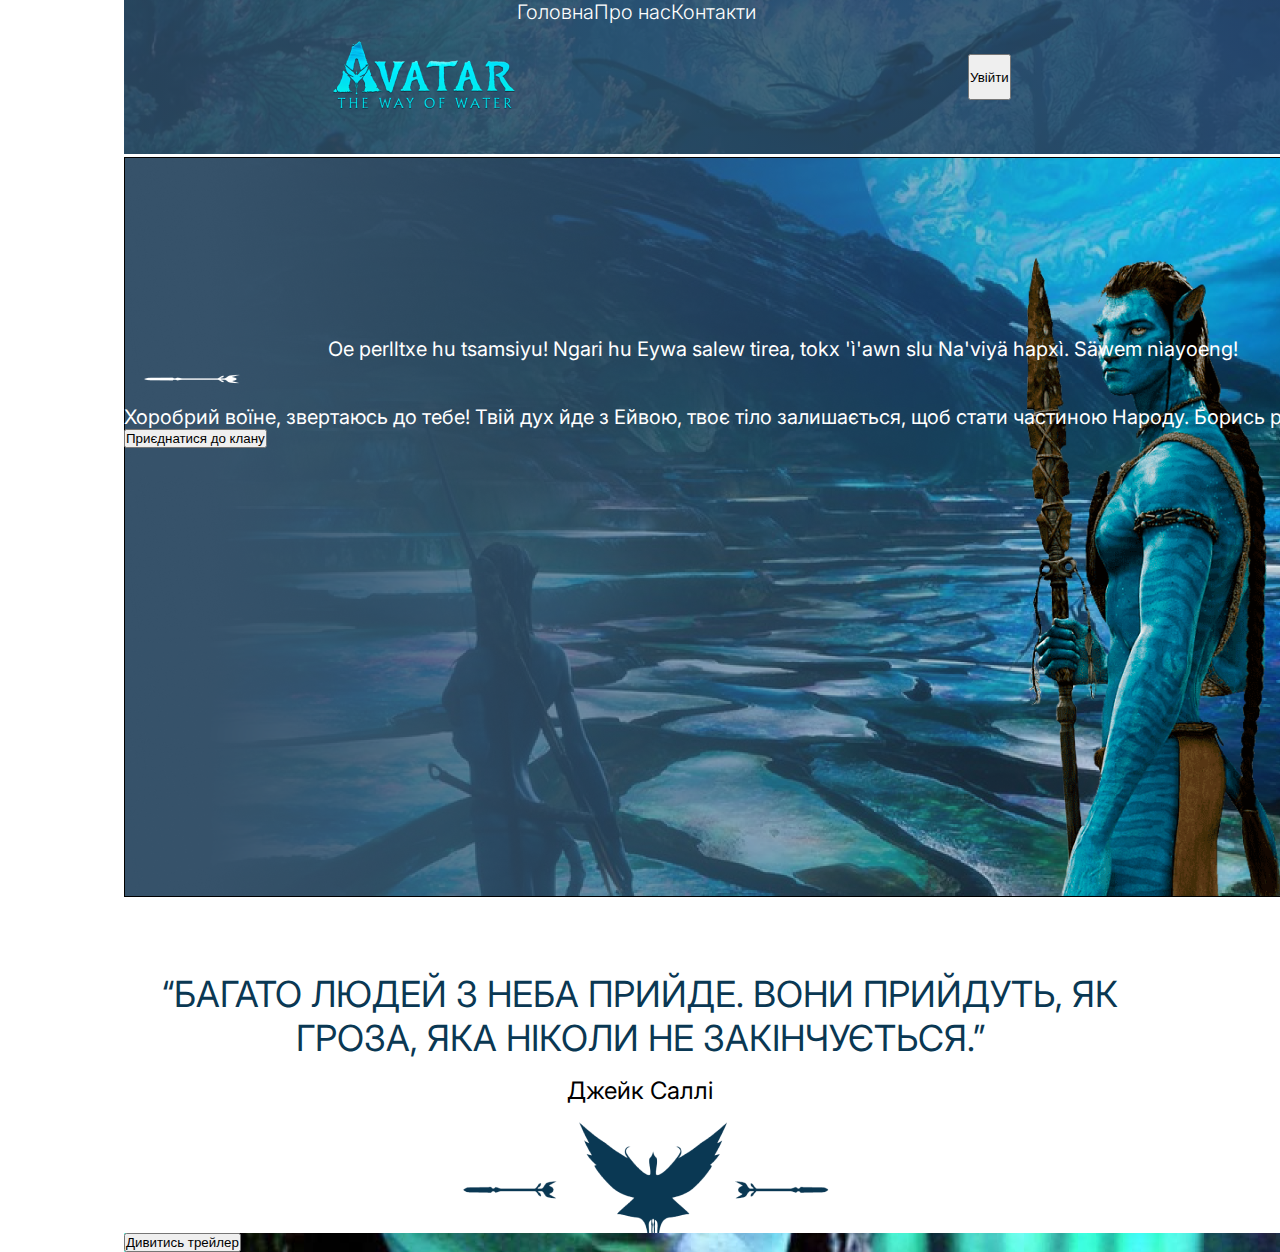
==== index.html @ c6eba054 "08.08.2023" ====
<!DOCTYPE html>
<html lang="en">

<head>
    <meta charset="UTF-8">
    <meta name="viewport" content="width=device-width, initial-scale=1.0">
    <title>Avatar йоу йоу</title>
    <link href="https://fonts.googleapis.com/css2?family=Inter:wght@100;200;300;400;500;600;700;800;900&display=swap"
        rel="stylesheet">
    <link href="https://fonts.googleapis.com/css2?family=Headland+One&display=swap" rel="stylesheet">
    <link href="https://fonts.googleapis.com/css2?family=Hammersmith+One&display=swap" rel="stylesheet">
    <link rel="stylesheet" href="https://cdnjs.cloudflare.com/ajax/libs/modern-normalize/2.0.0/modern-normalize.min.css"
        integrity="sha512-4xo8blKMVCiXpTaLzQSLSw3KFOVPWhm/TRtuPVc4WG6kUgjH6J03IBuG7JZPkcWMxJ5huwaBpOpnwYElP/m6wg=="
        crossorigin="anonymous" referrerpolicy="no-referrer" />
    <link rel="stylesheet" href="style.css">

</head>

<body>
    <div class="container">

        <!-- Header -->

        <header class="header">
            <a href="/" class="header-logo">
                <img src="./images/avatar-header-logo.jpg" alt="Лого в хедері">
            </a>
            <nav class="navigation">
                <ul class="header-nav-list">
                    <li class="header-nav-list-item">
                        <a href="/" class="header-nav-list-item-link">Головна</a>
                    </li>
                    <li class="header-nav-list-item">
                        <a href="/" class="header-nav-list-item-link">Про нас</a>
                    </li>
                    <li class="header-nav-list-item">
                        <a href="/" class="header-nav-list-item-link">Контакти</a>
                    </li>
                </ul>
            </nav>
            <button type="button" class="header-button">Увійти</button>
        </header>

        <!-- Hero Section -->

        <section class="herosection">
            <h1 style="display: none;">Hero Section</h1>

            <h2 class="hero-title">Oe perlltxe hu tsamsiyu!
                Ngari hu Eywa salew tirea,
                tokx 'ì'awn slu Na'viyä hapxì.
                Säwem nìayoeng!</h2>

            <img src="./images/arrowherosection.png" alt="Стріла в секціі героя">

            <h2 class="hero-second-title">Хоробрий воїне, звертаюсь до тебе!
                Твій дух йде з Ейвою,
                твоє тіло залишається,
                щоб стати частиною Народу.
                Борись разом з нами!</h2>

            <button type="button">Приєднатися до клану</button>

            <ul class="hero-icons-list">
                <li>
                    <a href="https://www.instagram.com">
                        <img src="./images/instagram-icon.jpg" alt="Іконка Інстаграмма">
                    </a>
                </li>
                <li>
                    <a href="https://twitter.com">
                        <img src="./images/twitter-icon.jpg" alt="Іконка Твіттера">
                    </a>
                </li>
                <li>
                    <a href="https://www.youtube.com">
                        <img src="./images/youtube-icon.jpg" alt="Іконка Ютуба">
                    </a>
                </li>
            </ul>
        </section>

        <section class="author-section">
            <h2 class="title">
                “БАГАТО ЛЮДЕЙ З НЕБА ПРИЙДЕ. ВОНИ ПРИЙДУТЬ, ЯК ГРОЗА, ЯКА НІКОЛИ НЕ ЗАКІНЧУЄТЬСЯ.”
            </h2>
            <h3 class="author-title">Джейк Саллі</h3>
            <img src="./images/2arrows.png" alt="Птиця зі стрілами" class="author-image">
        </section>

        <section class="trailer-section">
            <button type="button" class="watch-trailer-button">Дивитись трейлер</button>
        </section>
    </div>


</body>

</html>
---- style.css ----
body {
    font-style: normal;
    line-height: normal;
    margin: 0px;
    padding: 0px;
    box-sizing: border-box;
}
li {
    list-style: none;
}
ul {
    margin: 0;
    padding: 0;
}
a {
    text-decoration: none;
}
h1, h2, h3, h4, h5, h6 {
    margin: 0;
    padding: 0;
}
button {
    margin: 0;
    padding: 0;
}
.container {
    width: 1032px;
    margin: auto;
    padding-left: 12px;
    padding-right: 12px;
}
.header {
    background-image: linear-gradient(to right, rgba(43, 74, 97, 0.87), rgba(43, 74, 97, 0.8)) ,url("./images/header-bgc-image.png");
    background-size: cover;
    background-position: center;
    border-bottom: 3px solid #FFF;
    display: flex;
    width: 1440px;
}
.header-logo {
    padding-left: 207px;
    padding-top: 39px;
    padding-bottom: 39px;
}
.header-nav-list {
    display: flex;
    justify-content: flex-end;
}
.header-nav-list-item-link {
    color: #FFF;
    font-size: 20px;
    font-family: "Inter";
    font-weight: 300;
}
.header-nav-list-item-link:hover {
    color: #94CFFF;
    font-family: "Inter";
    font-size: 20px;
    font-weight: 600;
}
.header-button {
    margin-left: 212px;
    margin-top: 54px;
    margin-bottom: 54px;
    
}
.herosection {
    background-image: url("./images/herosectionbgcimg.png");
    background-size: cover;
    background-position: center;
    width: 1440px;
    height: 740px;
}
.hero-title {
    color: white;
    font-family: "Inter";
    font-size: 20px;
    font-weight: 400;
}
.hero-second-title {
    color: white;
    font-family: "Inter";
    font-size: 20px;
    font-weight: 400;
}
.hero-icons-list {
    display: flex;
    flex-direction: column;
    align-items: flex-end;
    margin-top: 300px;
    margin-right: 204px;
}
.hero-title {
    padding-top: 180px;
    padding-left: 204px;
}
.author-section {
    max-width: 1440px;
}
.title {
    margin-top: 75px;
    text-align: center;
    color: #0A3853;
    font-family: "Inter";
    font-size: 36px;
    font-weight: 400;
}

.author-title {
    margin-top: 16px;
    text-align: center;
    color: #000;
    font-family: "Inter";
    font-size: 24px;
    font-weight: 400;
}
.author-image {
    display: block;
    margin-left: auto;
    margin-right: auto;
    margin-top: 8px;
}
.trailer-section {
    background-image: url("./images/trailersectionbgcimg.png");
    background-size: cover;
    background-position: center;
    width: 1440px;
}
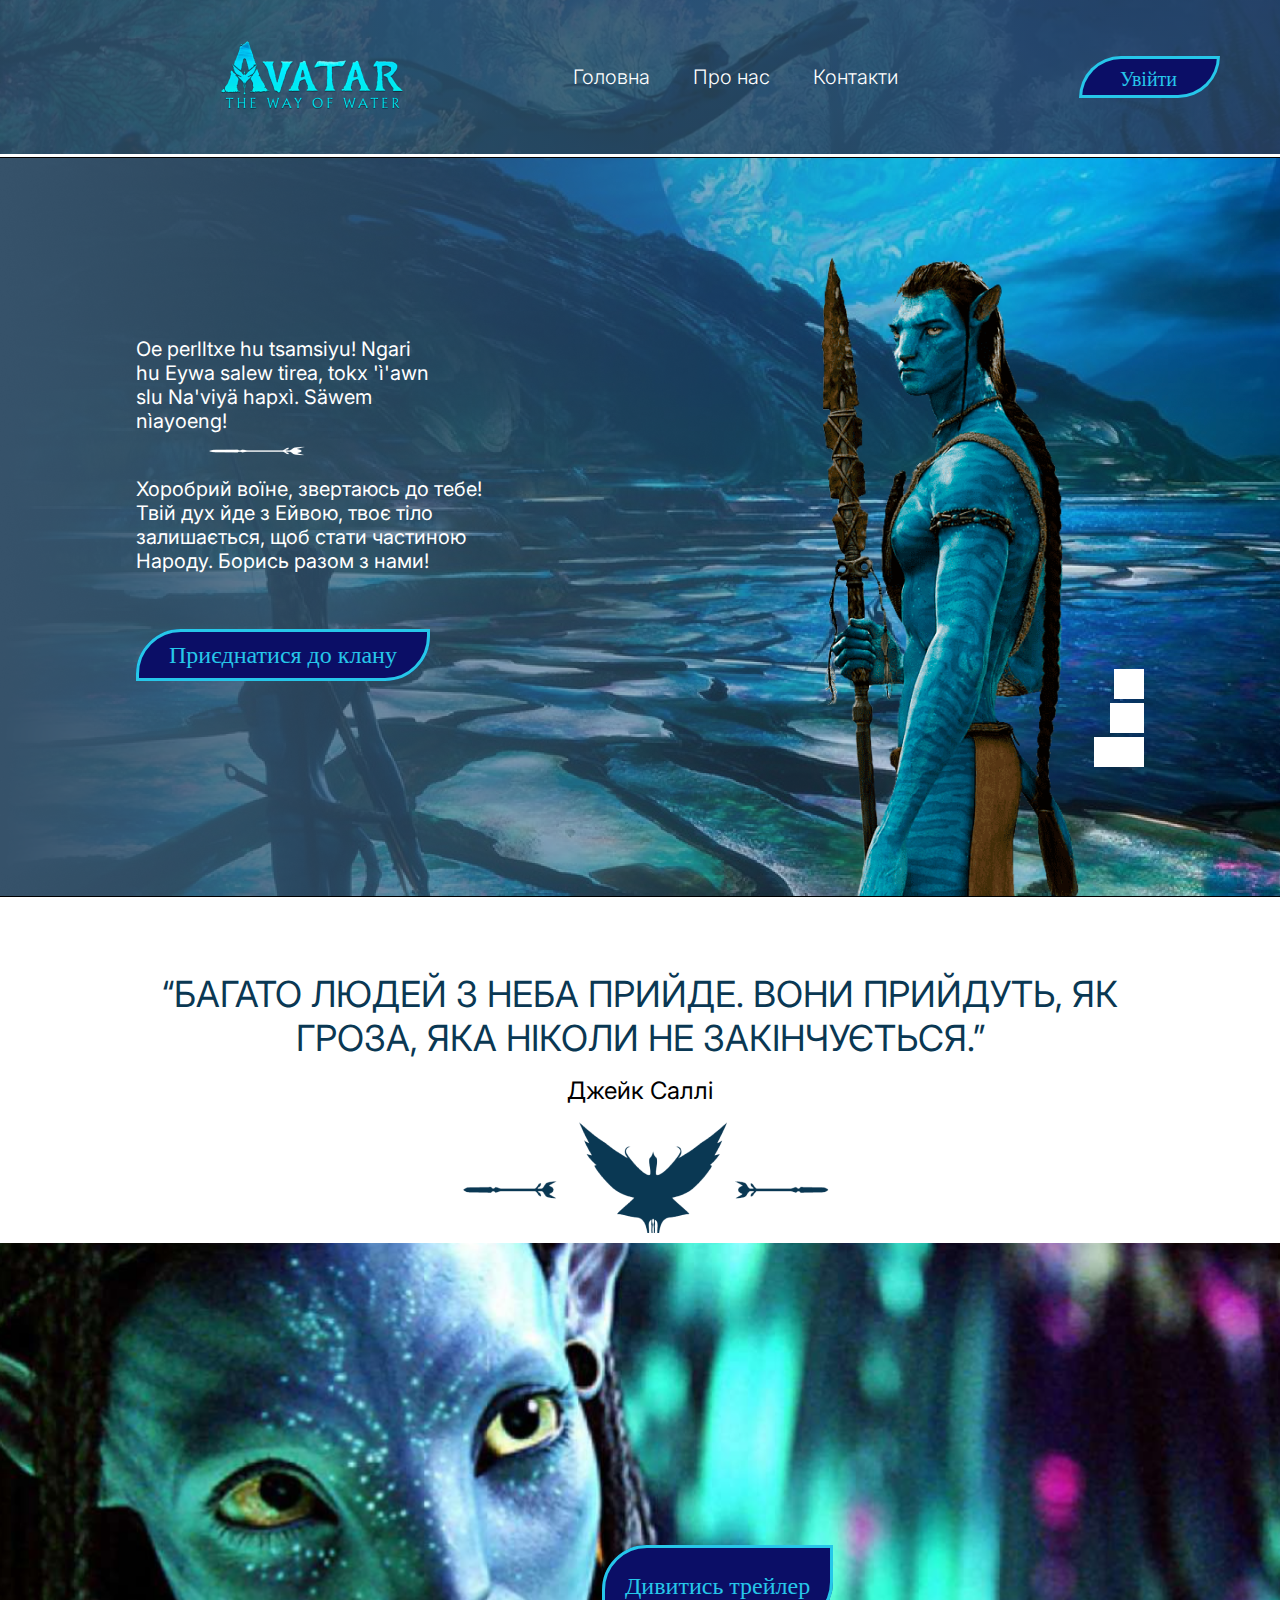
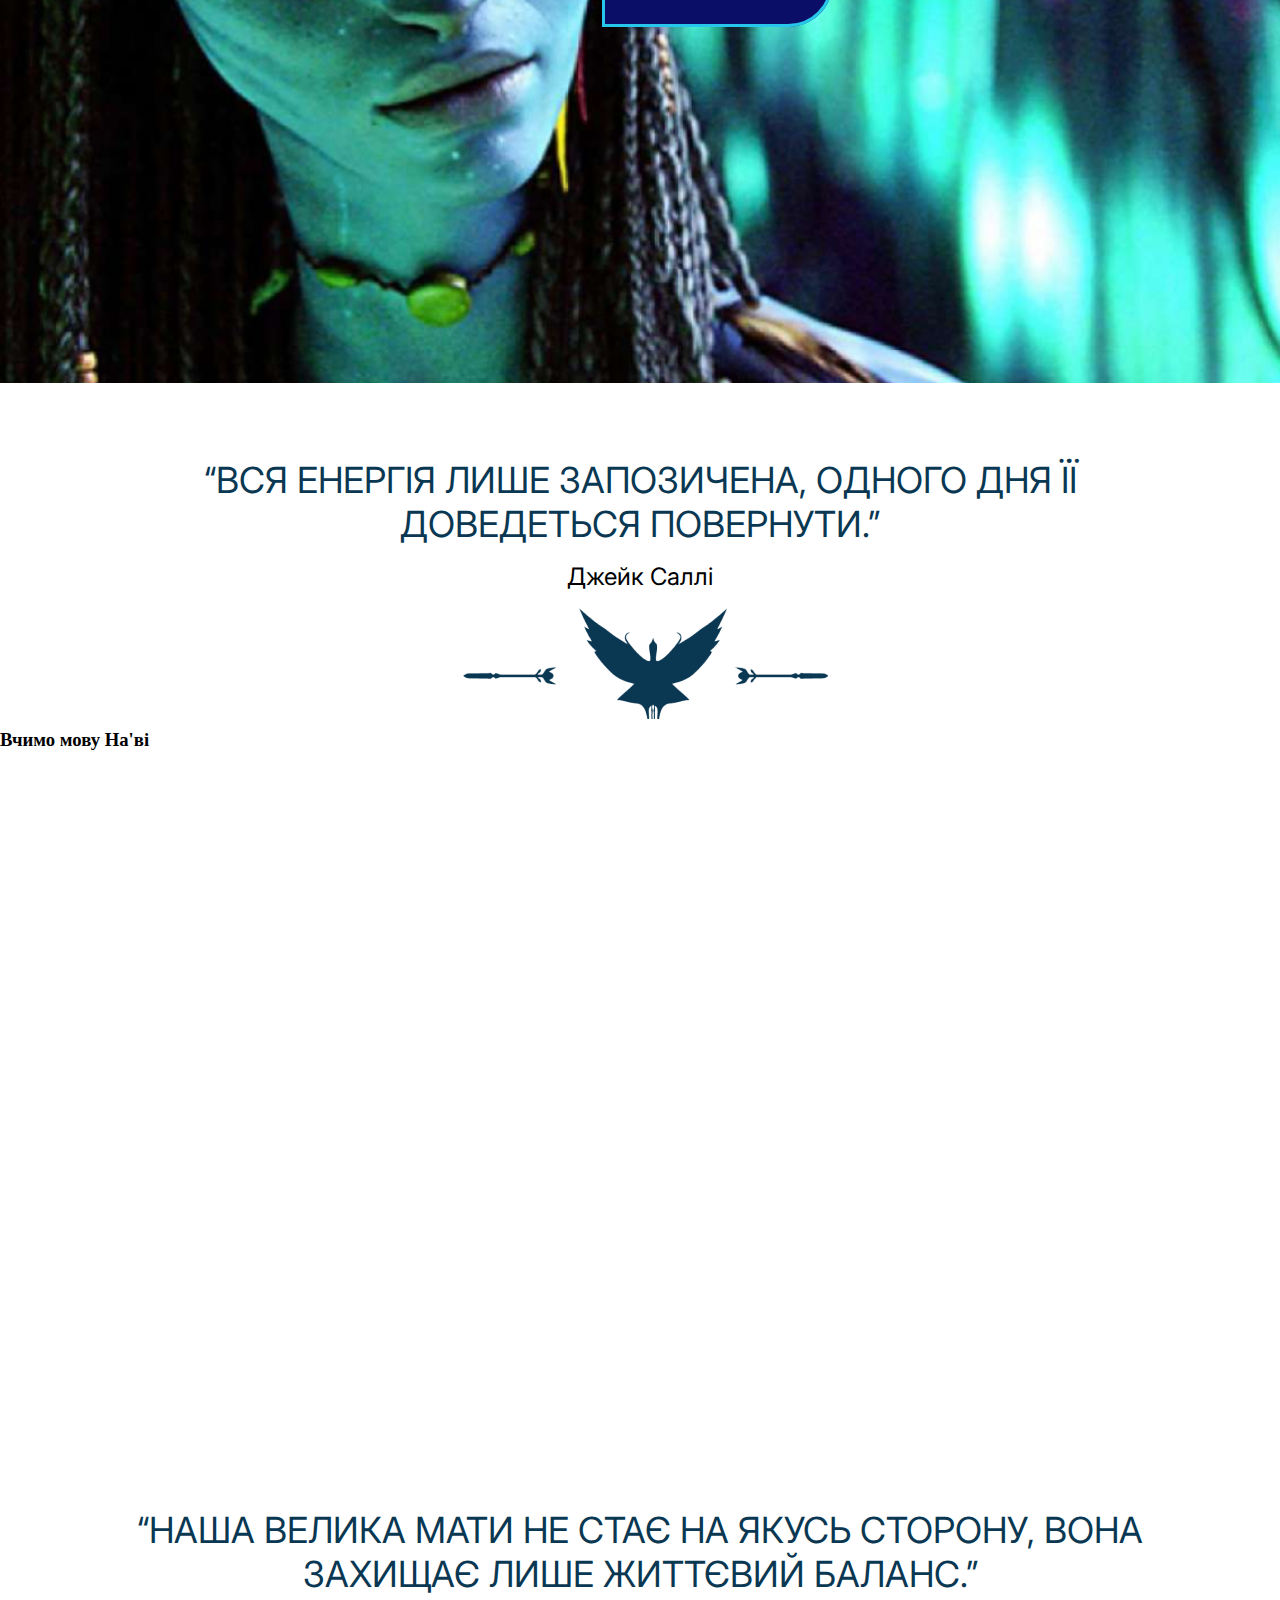
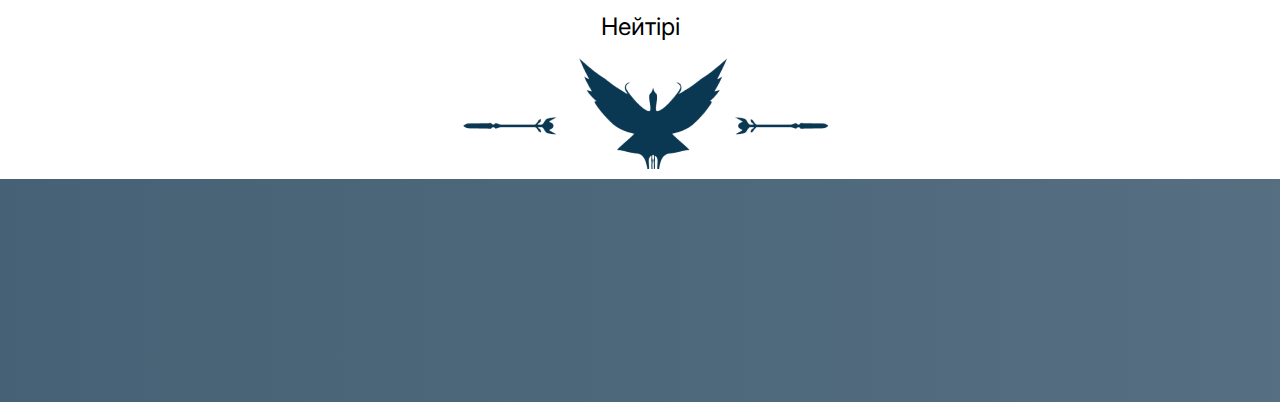
==== commit 557fc82a: "17.08.2023" ====
--- a/index.html
+++ b/index.html
@@ -2,28 +2,26 @@
 <html lang="en">
 
 <head>
-    <meta charset="UTF-8">
-    <meta name="viewport" content="width=device-width, initial-scale=1.0">
+    <meta charset="UTF-8" />
+    <meta name="viewport" content="width=device-width, initial-scale=1.0" />
     <title>Avatar йоу йоу</title>
     <link href="https://fonts.googleapis.com/css2?family=Inter:wght@100;200;300;400;500;600;700;800;900&display=swap"
-        rel="stylesheet">
-    <link href="https://fonts.googleapis.com/css2?family=Headland+One&display=swap" rel="stylesheet">
-    <link href="https://fonts.googleapis.com/css2?family=Hammersmith+One&display=swap" rel="stylesheet">
+        rel="stylesheet" />
+    <link href="https://fonts.googleapis.com/css2?family=Headland+One&display=swap" rel="stylesheet" />
+    <link href="https://fonts.googleapis.com/css2?family=Hammersmith+One&display=swap" rel="stylesheet" />
     <link rel="stylesheet" href="https://cdnjs.cloudflare.com/ajax/libs/modern-normalize/2.0.0/modern-normalize.min.css"
         integrity="sha512-4xo8blKMVCiXpTaLzQSLSw3KFOVPWhm/TRtuPVc4WG6kUgjH6J03IBuG7JZPkcWMxJ5huwaBpOpnwYElP/m6wg=="
         crossorigin="anonymous" referrerpolicy="no-referrer" />
-    <link rel="stylesheet" href="style.css">
-
+    <link rel="stylesheet" href="style.css" />
 </head>
 
 <body>
-    <div class="container">
+    <!-- Header -->
 
-        <!-- Header -->
-
-        <header class="header">
+    <header class="header">
+        <div class="container header-position">
             <a href="/" class="header-logo">
-                <img src="./images/avatar-header-logo.jpg" alt="Лого в хедері">
+                <img src="./images/avatar-header-logo.jpg" alt="Лого в хедері" />
             </a>
             <nav class="navigation">
                 <ul class="header-nav-list">
@@ -38,62 +36,102 @@
                     </li>
                 </ul>
             </nav>
-            <button type="button" class="header-button">Увійти</button>
-        </header>
+            <a href="https://www.youtube.com/watch?v=W-etaun8Teo" class="header-button" target="_blank">Увійти</a>
+        </div>
+        <div class="switcher"></div>
+    </header>
 
-        <!-- Hero Section -->
+    <!-- Hero Section -->
 
-        <section class="herosection">
-            <h1 style="display: none;">Hero Section</h1>
+    <section class="herosection">
+        <div class="container">
+            <h1 style="display: none">Hero Section</h1>
 
-            <h2 class="hero-title">Oe perlltxe hu tsamsiyu!
-                Ngari hu Eywa salew tirea,
-                tokx 'ì'awn slu Na'viyä hapxì.
-                Säwem nìayoeng!</h2>
+            <h2 class="hero-title">
+                Oe perlltxe hu tsamsiyu! Ngari hu Eywa salew tirea, tokx 'ì'awn slu
+                Na'viyä hapxì. Säwem nìayoeng!
+            </h2>
 
-            <img src="./images/arrowherosection.png" alt="Стріла в секціі героя">
+            <img src="./images/arrowherosection.png" alt="Стріла в секціі героя" class="hero-arrow" />
 
-            <h2 class="hero-second-title">Хоробрий воїне, звертаюсь до тебе!
-                Твій дух йде з Ейвою,
-                твоє тіло залишається,
-                щоб стати частиною Народу.
-                Борись разом з нами!</h2>
+            <h2 class="hero-second-title">
+                Хоробрий воїне, звертаюсь до тебе! Твій дух йде з Ейвою, твоє тіло
+                залишається, щоб стати частиною Народу. Борись разом з нами!
+            </h2>
 
-            <button type="button">Приєднатися до клану</button>
+            <a href="https://www.youtube.com/watch?v=jHbpWb3ZNGY" class="club-btn" target="_blank">Приєднатися до
+                клану</a>
 
             <ul class="hero-icons-list">
                 <li>
                     <a href="https://www.instagram.com">
-                        <img src="./images/instagram-icon.jpg" alt="Іконка Інстаграмма">
+                        <img src="./images/instagram-icon.jpg" alt="Іконка Інстаграмма" />
                     </a>
                 </li>
                 <li>
                     <a href="https://twitter.com">
-                        <img src="./images/twitter-icon.jpg" alt="Іконка Твіттера">
+                        <img src="./images/twitter-icon.jpg" alt="Іконка Твіттера" />
                     </a>
                 </li>
                 <li>
                     <a href="https://www.youtube.com">
-                        <img src="./images/youtube-icon.jpg" alt="Іконка Ютуба">
+                        <img src="./images/youtube-icon.jpg" alt="Іконка Ютуба" />
                     </a>
                 </li>
             </ul>
-        </section>
+        </div>
+    </section>
 
-        <section class="author-section">
+    <section class="author-section">
+        <div class="container">
             <h2 class="title">
-                “БАГАТО ЛЮДЕЙ З НЕБА ПРИЙДЕ. ВОНИ ПРИЙДУТЬ, ЯК ГРОЗА, ЯКА НІКОЛИ НЕ ЗАКІНЧУЄТЬСЯ.”
+                “БАГАТО ЛЮДЕЙ З НЕБА ПРИЙДЕ. ВОНИ ПРИЙДУТЬ, ЯК ГРОЗА, ЯКА НІКОЛИ НЕ
+                ЗАКІНЧУЄТЬСЯ.”
             </h2>
             <h3 class="author-title">Джейк Саллі</h3>
-            <img src="./images/2arrows.png" alt="Птиця зі стрілами" class="author-image">
-        </section>
+            <img src="./images/2arrows.png" alt="Птиця зі стрілами" class="author-image" />
+        </div>
+    </section>
 
-        <section class="trailer-section">
-            <button type="button" class="watch-trailer-button">Дивитись трейлер</button>
-        </section>
-    </div>
+    <section class="trailer-section">
+        <div class="container">
+            <a href="https://www.youtube.com/watch?v=d9MyW72ELq0" class="trailer-link" target="_blank">Дивитись
+                трейлер</a>
+        </div>
+    </section>
 
+    <section class="author-section">
+        <div class="container">
+            <h2 class="title">
+                “ВСЯ ЕНЕРГІЯ ЛИШЕ ЗАПОЗИЧЕНА, ОДНОГО ДНЯ ЇЇ ДОВЕДЕТЬСЯ ПОВЕРНУТИ.”
+            </h2>
+            <h3 class="author-title">Джейк Саллі</h3>
+            <img src="./images/2arrows.png" alt="Птиця зі стрілами" class="author-image" />
+        </div>
+    </section>
 
+    <!-- Cards section -->
+
+    <section class="cards-section">
+        <h3>Вчимо мову На'ві</h3>
+    </section>
+
+    <section class="author-section">
+        <div class="container">
+            <h2 class="title">
+                “НАША ВЕЛИКА МАТИ НЕ СТАЄ НА ЯКУСЬ СТОРОНУ, ВОНА ЗАХИЩАЄ ЛИШЕ ЖИТТЄВИЙ БАЛАНС.”
+            </h2>
+            <h3 class="author-title">Нейтірі</h3>
+            <img src="./images/2arrows.png" alt="Птиця зі стрілами" class="author-image" />
+        </div>
+    </section>
+
+    <!-- Footer -->
+    <footer class="footer">
+        <div class="container">
+
+        </div>
+    </footer>
 </body>
 
 </html>--- a/style.css
+++ b/style.css
@@ -1,33 +1,32 @@
+* {
+    box-sizing: border-box;
+}
+
 body {
     font-style: normal;
     line-height: normal;
     margin: 0px;
-    padding: 0px;
-    box-sizing: border-box;
-}
+    /* padding: 0; */
+}
+
 li {
     list-style: none;
 }
-ul {
+
+a {
+    text-decoration: none;
+}
+h1, h2, h3, h4, h5, h6, p, ul {
     margin: 0;
     padding: 0;
 }
-a {
-    text-decoration: none;
-}
-h1, h2, h3, h4, h5, h6 {
-    margin: 0;
-    padding: 0;
-}
-button {
-    margin: 0;
-    padding: 0;
-}
+
 .container {
     width: 1032px;
-    margin: auto;
+    margin: 0 auto;
     padding-left: 12px;
     padding-right: 12px;
+
 }
 .header {
     background-image: linear-gradient(to right, rgba(43, 74, 97, 0.87), rgba(43, 74, 97, 0.8)) ,url("./images/header-bgc-image.png");
@@ -35,16 +34,30 @@
     background-position: center;
     border-bottom: 3px solid #FFF;
     display: flex;
-    width: 1440px;
-}
-.header-logo {
-    padding-left: 207px;
+    max-width: 1440px;
+    margin-left: auto;
+    margin-right: auto;
     padding-top: 39px;
     padding-bottom: 39px;
-}
+    padding-left: 207px;
+    padding-right: 48px;
+}
+.header-position {
+    display: flex;
+    align-items: center;
+    /* justify-content: space-between; */
+    margin-left: 0;
+}
+
 .header-nav-list {
     display: flex;
-    justify-content: flex-end;
+    margin-left: 168px;
+    width: 325px;
+    justify-content: space-between;
+}
+
+.header-nav-list + .header-nav-list-item {
+    margin-left: 38px;
 }
 .header-nav-list-item-link {
     color: #FFF;
@@ -59,43 +72,66 @@
     font-weight: 600;
 }
 .header-button {
-    margin-left: 212px;
-    margin-top: 54px;
-    margin-bottom: 54px;
-    
-}
+    margin-left: auto;
+}
+
 .herosection {
     background-image: url("./images/herosectionbgcimg.png");
     background-size: cover;
     background-position: center;
-    width: 1440px;
     height: 740px;
+    max-width: 1440px;
+    margin-left: auto;
+    margin-right: auto;
+    padding-top: 180px;
+    padding-bottom: 180px;
+    
 }
 .hero-title {
     color: white;
     font-family: "Inter";
     font-size: 20px;
     font-weight: 400;
+    width: 298px;
+    height: 96px;
+
 }
 .hero-second-title {
     color: white;
     font-family: "Inter";
     font-size: 20px;
     font-weight: 400;
+    width: 376px;
+    height: 123px;
+    margin-bottom: 42px;
+}
+.club-btn {
+    border-radius: 45px 0px;
+    border: 3px solid #26C7EA;
+    background: #0B0E66;
+    width: 260px;
+    height: 80px;
+    color: #26C7EA;
+    font-family: "HeadlandOne";
+    font-size: 24px;
+    font-weight: 400;
+    padding: 10px 30px;
+
+}
+.hero-arrow {
+    padding-left: 53px;
 }
 .hero-icons-list {
     display: flex;
     flex-direction: column;
     align-items: flex-end;
-    margin-top: 300px;
-    margin-right: 204px;
-}
-.hero-title {
-    padding-top: 180px;
-    padding-left: 204px;
-}
+    
+}
+
 .author-section {
     max-width: 1440px;
+    margin-left: auto;
+    margin-right: auto;
 }
 .title {
     margin-top: 75px;
@@ -119,13 +155,69 @@
     margin-left: auto;
     margin-right: auto;
     margin-top: 8px;
+    margin-bottom: 10px;
 }
 .trailer-section {
     background-image: url("./images/trailersectionbgcimg.png");
     background-size: cover;
     background-position: center;
-    width: 1440px;
-}
-
-
-
+    max-width: 1440px;
+    height: 740px;
+    padding-top: 330px;
+    padding-left: 590px;
+    padding-right: 590px;
+    padding-bottom: 331px;
+    margin-left: auto;
+    margin-right: auto;
+}
+.header-button {
+    border-radius: 45px 0px;
+    border: 3px solid #26C7EA;
+    background: #0B0E66;
+    width: 141px;
+    height: 42px;
+    color: #26C7EA;
+    font-family: "HeadlandOne";
+    font-size: 20px;
+    font-weight: 400;
+    padding-top: 9px;
+    padding-bottom: 7.69px;
+    padding-left: 38px;
+    padding-right: 38px;
+}
+
+.trailer-link {
+    border-radius: 45px 0px;
+    border: 3px solid #26C7EA;
+    background: #0B0E66;
+    width: 260px;
+    height: 80px;
+    color: #26C7EA;
+    font-family: "HeadlandOne";
+    font-size: 24px;
+    font-weight: 400;
+    padding: 25px 20px;
+}
+
+
+.cards-section {
+    background-image: url("./images/bgc-img-cards-section.png");
+    background-size: cover;
+    background-position: center;
+    height: 704px;
+    max-width: 1440px;
+    margin-left: auto;
+    margin-right: auto;
+}
+
+.footer {
+    background-image: linear-gradient(to right, rgba(43, 74, 97, 0.87), rgba(43, 74, 97, 0.8)), url("./images/footer-bgc-img.png");
+    background-size: cover;
+    background-position: center;
+    max-width: 1440px;
+    height: 223px;
+    margin-left: auto;
+    margin-right: auto;
+}
+
+
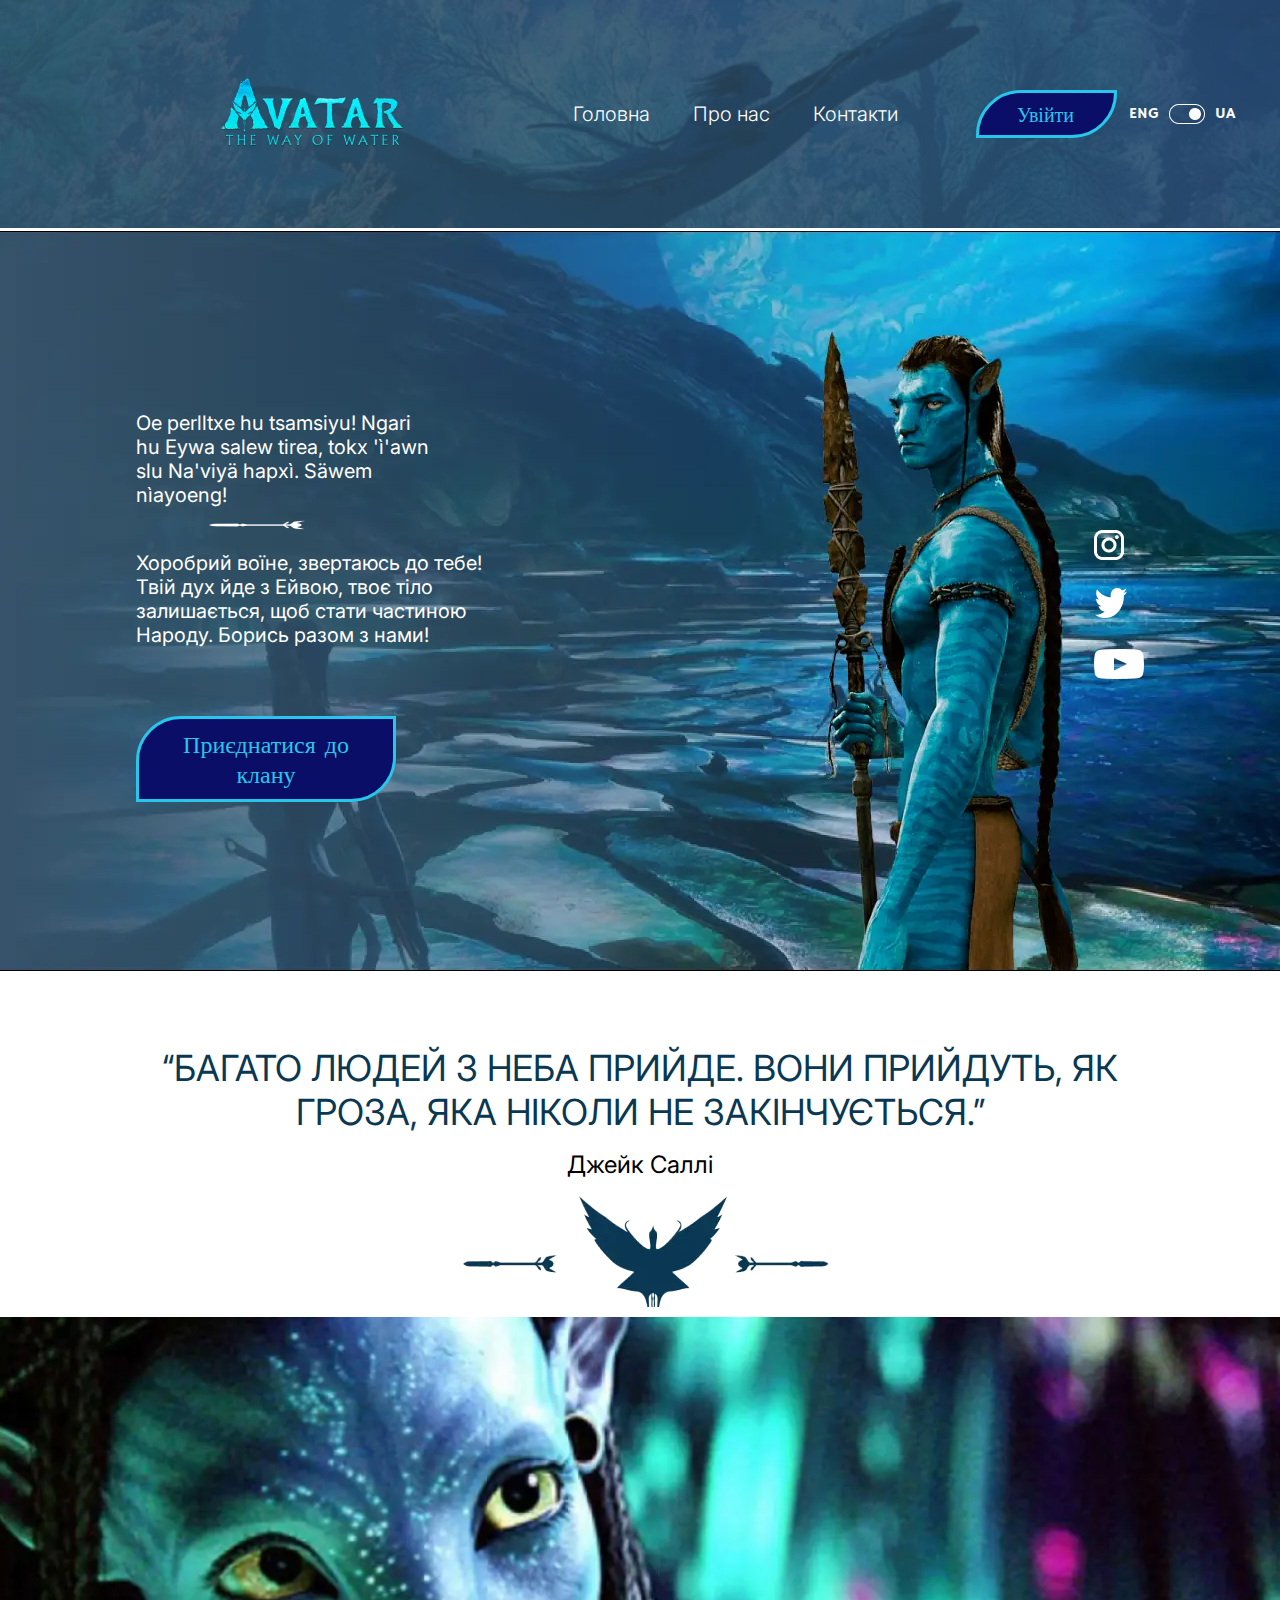
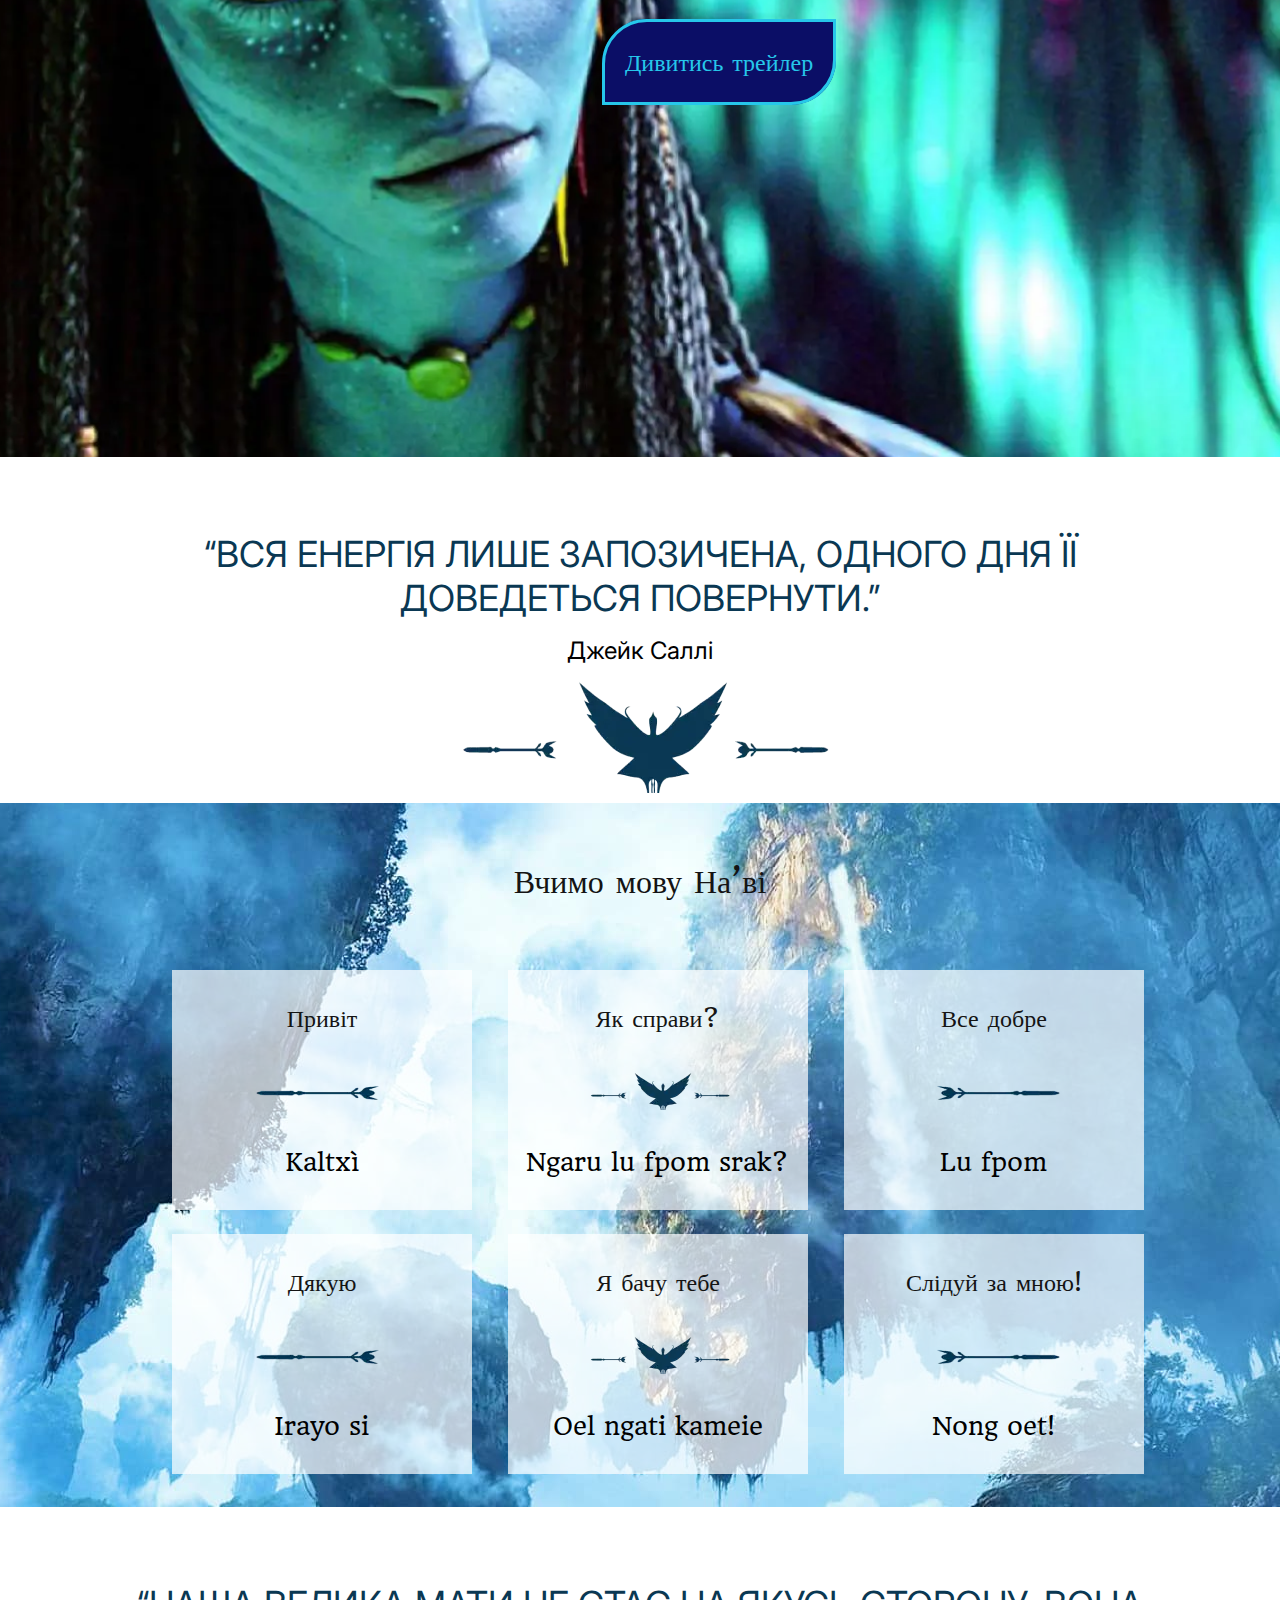
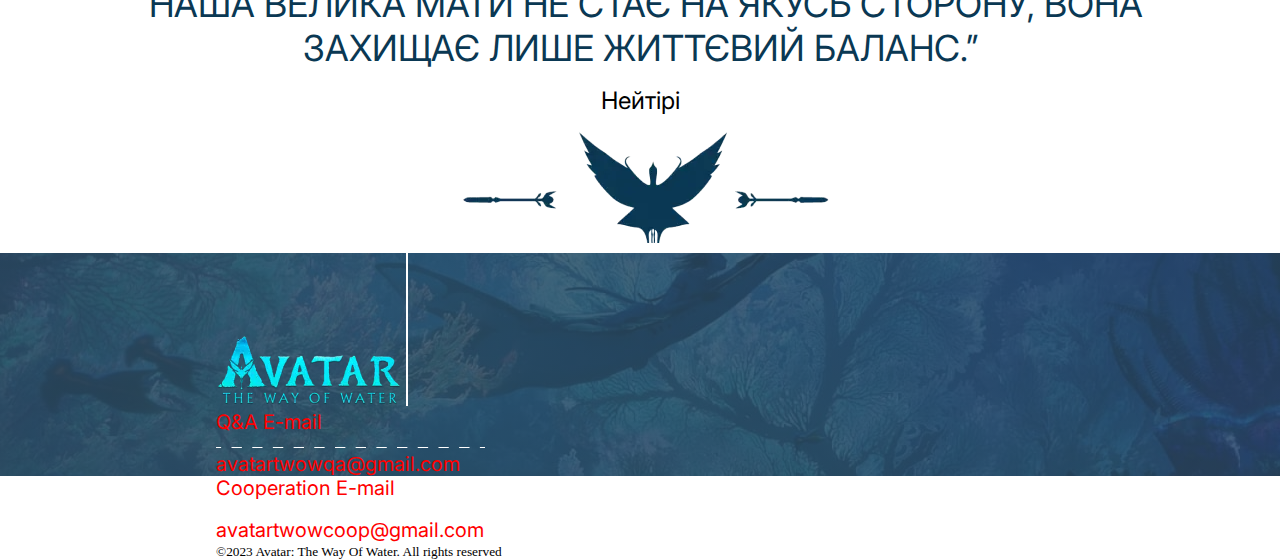
==== commit 2fd518e1: "23.08.2023" ====
--- a/index.html
+++ b/index.html
@@ -4,7 +4,10 @@
 <head>
     <meta charset="UTF-8" />
     <meta name="viewport" content="width=device-width, initial-scale=1.0" />
-    <title>Avatar йоу йоу</title>
+    <title>Avatar Project --IvanCopyright--</title>
+    <link rel="icon" href="./images/avatar-facivon.webp" type="image/x-icon">
+    <link rel="shortcut icon" href="./images/avatar-facivon.webp" type="image/x-icon">
+
     <link href="https://fonts.googleapis.com/css2?family=Inter:wght@100;200;300;400;500;600;700;800;900&display=swap"
         rel="stylesheet" />
     <link href="https://fonts.googleapis.com/css2?family=Headland+One&display=swap" rel="stylesheet" />
@@ -21,7 +24,7 @@
     <header class="header">
         <div class="container header-position">
             <a href="/" class="header-logo">
-                <img src="./images/avatar-header-logo.jpg" alt="Лого в хедері" />
+                <img src="./images/avatar-header-logo.webp" alt="Лого в хедері" />
             </a>
             <nav class="navigation">
                 <ul class="header-nav-list">
@@ -38,47 +41,52 @@
             </nav>
             <a href="https://www.youtube.com/watch?v=W-etaun8Teo" class="header-button" target="_blank">Увійти</a>
         </div>
-        <div class="switcher"></div>
+        <div class="switcher">
+            <p class="switcher-eng">ENG</p>
+            <img src="./images/switcher-icon.webp" alt="Іконка світчеру">
+            <p class="switcher-ua">UA</p>
+        </div>
     </header>
 
     <!-- Hero Section -->
 
     <section class="herosection">
-        <div class="container">
+        <div class="container hero-position">
             <h1 style="display: none">Hero Section</h1>
-
-            <h2 class="hero-title">
-                Oe perlltxe hu tsamsiyu! Ngari hu Eywa salew tirea, tokx 'ì'awn slu
-                Na'viyä hapxì. Säwem nìayoeng!
-            </h2>
-
-            <img src="./images/arrowherosection.png" alt="Стріла в секціі героя" class="hero-arrow" />
-
-            <h2 class="hero-second-title">
-                Хоробрий воїне, звертаюсь до тебе! Твій дух йде з Ейвою, твоє тіло
-                залишається, щоб стати частиною Народу. Борись разом з нами!
-            </h2>
-
-            <a href="https://www.youtube.com/watch?v=jHbpWb3ZNGY" class="club-btn" target="_blank">Приєднатися до
-                клану</a>
-
+            <div class="hero-section-main-content">
+                <p class="hero-title">
+                    Oe perlltxe hu tsamsiyu! Ngari hu Eywa salew tirea, tokx 'ì'awn slu
+                    Na'viyä hapxì. Säwem nìayoeng!
+                </p>
+
+                <img src="./images/arrowherosection.webp" alt="Стріла в секціі героя" class="hero-arrow" />
+
+                <p class="hero-second-title">
+                    Хоробрий воїне, звертаюсь до тебе! Твій дух йде з Ейвою, твоє тіло
+                    залишається, щоб стати частиною Народу. Борись разом з нами!
+                </p>
+
+                <a href="https://www.youtube.com/watch?v=jHbpWb3ZNGY" class="club-btn" target="_blank">Приєднатися до
+                    клану</a>
+            </div>
             <ul class="hero-icons-list">
-                <li>
+                <li class="hero-icons-list-item-first">
                     <a href="https://www.instagram.com">
-                        <img src="./images/instagram-icon.jpg" alt="Іконка Інстаграмма" />
+                        <img src="./images/instagr-icon.webp" alt="Іконка Інстаграмма" />
                     </a>
                 </li>
-                <li>
+                <li class="hero-icons-list-item-second">
                     <a href="https://twitter.com">
-                        <img src="./images/twitter-icon.jpg" alt="Іконка Твіттера" />
+                        <img src="./images/twitter-icon.webp" alt="Іконка Твіттера" />
                     </a>
                 </li>
-                <li>
+                <li class="hero-icons-list-item-third">
                     <a href="https://www.youtube.com">
-                        <img src="./images/youtube-icon.jpg" alt="Іконка Ютуба" />
+                        <img src="./images/youtube-icon.webp" alt="Іконка Ютуба" />
                     </a>
                 </li>
             </ul>
+
         </div>
     </section>
 
@@ -88,8 +96,8 @@
                 “БАГАТО ЛЮДЕЙ З НЕБА ПРИЙДЕ. ВОНИ ПРИЙДУТЬ, ЯК ГРОЗА, ЯКА НІКОЛИ НЕ
                 ЗАКІНЧУЄТЬСЯ.”
             </h2>
-            <h3 class="author-title">Джейк Саллі</h3>
-            <img src="./images/2arrows.png" alt="Птиця зі стрілами" class="author-image" />
+            <p class="author-title">Джейк Саллі</p>
+            <img src="./images/2arrows.webp" alt="Птиця зі стрілами" class="author-image" />
         </div>
     </section>
 
@@ -105,15 +113,67 @@
             <h2 class="title">
                 “ВСЯ ЕНЕРГІЯ ЛИШЕ ЗАПОЗИЧЕНА, ОДНОГО ДНЯ ЇЇ ДОВЕДЕТЬСЯ ПОВЕРНУТИ.”
             </h2>
-            <h3 class="author-title">Джейк Саллі</h3>
-            <img src="./images/2arrows.png" alt="Птиця зі стрілами" class="author-image" />
+            <p class="author-title">Джейк Саллі</p>
+            <img src="./images/2arrows.webp" alt="Птиця зі стрілами" class="author-image" />
         </div>
     </section>
 
     <!-- Cards section -->
 
     <section class="cards-section">
-        <h3>Вчимо мову На'ві</h3>
+        <div class="container">
+            <h3 class="cards-title">Вчимо мову На’ві</h3>
+            <ul class="card-set">
+
+                <li class="card-item">
+                    <div class="card-content">
+                        <p class="card-word">Привіт</p>
+                        <img src="./images/helloarrow.webp" alt="Привіт" class="card-image">
+                        <p class="card-word-translate">Kaltxì</p>
+                    </div>
+                </li>
+
+                <li class="card-item">
+                    <div class="card-content">
+                        <p class="card-word">Як справи?</p>
+                        <img src="./images/howareubird.webp" alt="Як справи?" class="card-image">
+                        <p class="card-word-translate">Ngaru lu fpom srak?</p>
+                    </div>
+                </li>
+
+                <li class="card-item">
+                    <div class="card-content">
+                        <p class="card-word">Все добре</p>
+                        <img src="./images/allgoodarrow.webp" alt="All good" class="card-image">
+                        <p class="card-word-translate">Lu fpom</p>
+                    </div>
+                </li>
+
+                <li class="card-item">
+                    <div class="card-content">
+                        <p class="card-word">Дякую</p>
+                        <img src="./images/helloarrow.webp" alt="Thank you" class="card-image">
+                        <p class="card-word-translate">Irayo si</p>
+                    </div>
+                </li>
+
+                <li class="card-item">
+                    <div class="card-content">
+                        <p class="card-word">Я бачу тебе</p>
+                        <img src="./images/howareubird.webp" alt="I see you" class="card-image">
+                        <p class="card-word-translate">Oel ngati kameie</p>
+                    </div>
+                </li>
+
+                <li class="card-item">
+                    <div class="card-content">
+                        <p class="card-word">Слідуй за мною!</p>
+                        <img src="./images/allgoodarrow.webp" alt="Follow me" class="card-image">
+                        <p class="card-word-translate">Nong oet!</p>
+                    </div>
+                </li>
+            </ul>
+        </div>
     </section>
 
     <section class="author-section">
@@ -121,15 +181,31 @@
             <h2 class="title">
                 “НАША ВЕЛИКА МАТИ НЕ СТАЄ НА ЯКУСЬ СТОРОНУ, ВОНА ЗАХИЩАЄ ЛИШЕ ЖИТТЄВИЙ БАЛАНС.”
             </h2>
-            <h3 class="author-title">Нейтірі</h3>
-            <img src="./images/2arrows.png" alt="Птиця зі стрілами" class="author-image" />
+            <p class="author-title">Нейтірі</p>
+            <img src="./images/2arrows.webp" alt="Птиця зі стрілами" class="author-image" />
         </div>
     </section>
 
     <!-- Footer -->
     <footer class="footer">
         <div class="container">
-
+            <a href="/">
+                <img src="./images/avatar-header-logo.webp" alt="Лого в футері">
+            </a>
+            <img src="./images/footer-line.webp" alt="Розділ в футері">
+            <address>
+
+                <p class="qatext">Q&A E-mail</p>
+                <img src="./images/footer-lines.webp" alt="ЕмаілQA" class="qalines">
+                <p class="qacontact">avatartwowqa@gmail.com</p>
+
+
+                <p class="copytext">Cooperation E-mail</p>
+                <img src="./images/footer-lines2.webp" alt="ЕмаілCopy" class="copylines">
+                <p class="copycontact">avatartwowcoop@gmail.com</p>
+
+            </address>
+            <small>&copy;2023 Avatar: The Way Of Water. All rights reserved</small>
         </div>
     </footer>
 </body>
--- a/style.css
+++ b/style.css
@@ -21,6 +21,7 @@
     padding: 0;
 }
 
+
 .container {
     width: 1032px;
     margin: 0 auto;
@@ -29,7 +30,7 @@
 
 }
 .header {
-    background-image: linear-gradient(to right, rgba(43, 74, 97, 0.87), rgba(43, 74, 97, 0.8)) ,url("./images/header-bgc-image.png");
+    background-image: linear-gradient(to right, rgba(43, 74, 97, 0.87), rgba(43, 74, 97, 0.8)) ,url("./images/header-bgc-image.webp");
     background-size: cover;
     background-position: center;
     border-bottom: 3px solid #FFF;
@@ -40,7 +41,7 @@
     padding-top: 39px;
     padding-bottom: 39px;
     padding-left: 207px;
-    padding-right: 48px;
+    padding-right: 45px;
 }
 .header-position {
     display: flex;
@@ -71,12 +72,10 @@
     font-size: 20px;
     font-weight: 600;
 }
-.header-button {
-    margin-left: auto;
-}
+
 
 .herosection {
-    background-image: url("./images/herosectionbgcimg.png");
+    background-image: url("./images/herosectionbgcimg.webp");
     background-size: cover;
     background-position: center;
     height: 740px;
@@ -108,25 +107,36 @@
 .club-btn {
     border-radius: 45px 0px;
     border: 3px solid #26C7EA;
+    font-size: 24px;
+    font-weight: 400;
     background: #0B0E66;
     width: 260px;
-    height: 80px;
     color: #26C7EA;
-    font-family: "HeadlandOne";
-    font-size: 24px;
-    font-weight: 400;
     padding: 10px 30px;
-
+    display: block;
+    text-align: center;
+    font-family: "Headland One";
+
+}
+.hero-position {
+    display: flex;
+    justify-content: space-between;
 }
 .hero-arrow {
     padding-left: 53px;
 }
 .hero-icons-list {
-    display: flex;
-    flex-direction: column;
-    align-items: flex-end;
-    
-}
+   margin-top: auto;
+   margin-bottom: auto;
+}
+.hero-icons-list-item-first {
+    padding-bottom: 24px;
+}
+.hero-icons-list-item-second {
+    padding-bottom: 27px;
+}
+
+
 
 .author-section {
     max-width: 1440px;
@@ -158,7 +168,7 @@
     margin-bottom: 10px;
 }
 .trailer-section {
-    background-image: url("./images/trailersectionbgcimg.png");
+    background-image: url("./images/trailersectionbgcimg.webp");
     background-size: cover;
     background-position: center;
     max-width: 1440px;
@@ -175,15 +185,16 @@
     border: 3px solid #26C7EA;
     background: #0B0E66;
     width: 141px;
-    height: 42px;
     color: #26C7EA;
-    font-family: "HeadlandOne";
     font-size: 20px;
     font-weight: 400;
     padding-top: 9px;
     padding-bottom: 7.69px;
     padding-left: 38px;
     padding-right: 38px;
+    display: block;
+    margin-left: auto;
+    font-family: "Headland One";
 }
 
 .trailer-link {
@@ -193,15 +204,15 @@
     width: 260px;
     height: 80px;
     color: #26C7EA;
-    font-family: "HeadlandOne";
     font-size: 24px;
     font-weight: 400;
     padding: 25px 20px;
+    font-family: "Headland One";
 }
 
 
 .cards-section {
-    background-image: url("./images/bgc-img-cards-section.png");
+    background-image: url("./images/cardssection-bgc.jpg");
     background-size: cover;
     background-position: center;
     height: 704px;
@@ -209,15 +220,99 @@
     margin-left: auto;
     margin-right: auto;
 }
-
+.cards-title {
+    font-family: "Headland One";
+    text-align: center;
+    padding-top: 58px;
+    padding-bottom: 45px;
+    color: #141414;
+    font-size: 32px;
+    font-weight: 400;
+}
+.card-word {
+    padding-top: 36px;
+    text-align: center; 
+    color: #141414;
+    font-family: "Headland One";
+    font-size: 24px;
+    font-weight: 400;
+    line-height: 1;
+}
+.card-word-translate {
+    text-align: center;
+    color: #000;  
+    font-family: "Headland One";
+    font-size: 24px;
+    font-weight: 400;
+    line-height: 1;
+    padding-top: 40px;
+       
+}
+.card-image {
+    margin-left: auto;
+    margin-right: auto;
+    display: block;
+    padding-top: 40px;
+}
+.card-set {
+    display: flex;
+    flex-wrap: wrap;
+}
+.card-set > .card-item {
+    flex-basis: calc(100% / 3 - 36px);
+    background: rgba(255, 255, 255, 0.70);
+    width: 320px;
+    height: 240px;
+    margin-left: 36px;
+    margin-top: 24px;
+}
 .footer {
-    background-image: linear-gradient(to right, rgba(43, 74, 97, 0.87), rgba(43, 74, 97, 0.8)), url("./images/footer-bgc-img.png");
+    background-image: linear-gradient(to right, rgba(43, 74, 97, 0.87), rgba(43, 74, 97, 0.8)), url("./images/footer-bgc-img.jpg");
     background-size: cover;
     background-position: center;
     max-width: 1440px;
     height: 223px;
     margin-left: auto;
     margin-right: auto;
-}
-
-
+    /* padding-top: 35px;
+    padding-bottom: 25px; */
+    padding-left: 204px;
+    padding-right: 204px;
+    
+}
+
+
+.qalines {
+    height: 1.5px;
+    width: 269px;
+}
+.qatext, .qacontact, .copytext, .copycontact {
+    color: red;
+    font-family: "Inter";
+    font-size: 20px;
+    font-weight: 400;
+    font-style: normal;
+}
+.copylines {
+    height: 1.5px;
+    width: 194px;
+}
+.switcher {
+    display: flex;
+    padding-top: 65px;
+    padding-bottom: 65px;
+}
+.switcher-ua, .switcher-eng {
+    color: #FFF;
+    font-family: "Hammersmith One";
+    font-size: 16px;
+    font-weight: 400;
+}
+.switcher-eng {
+    padding-right: 10px;
+}
+.switcher-ua {
+    padding-left: 10px;
+}
+
+
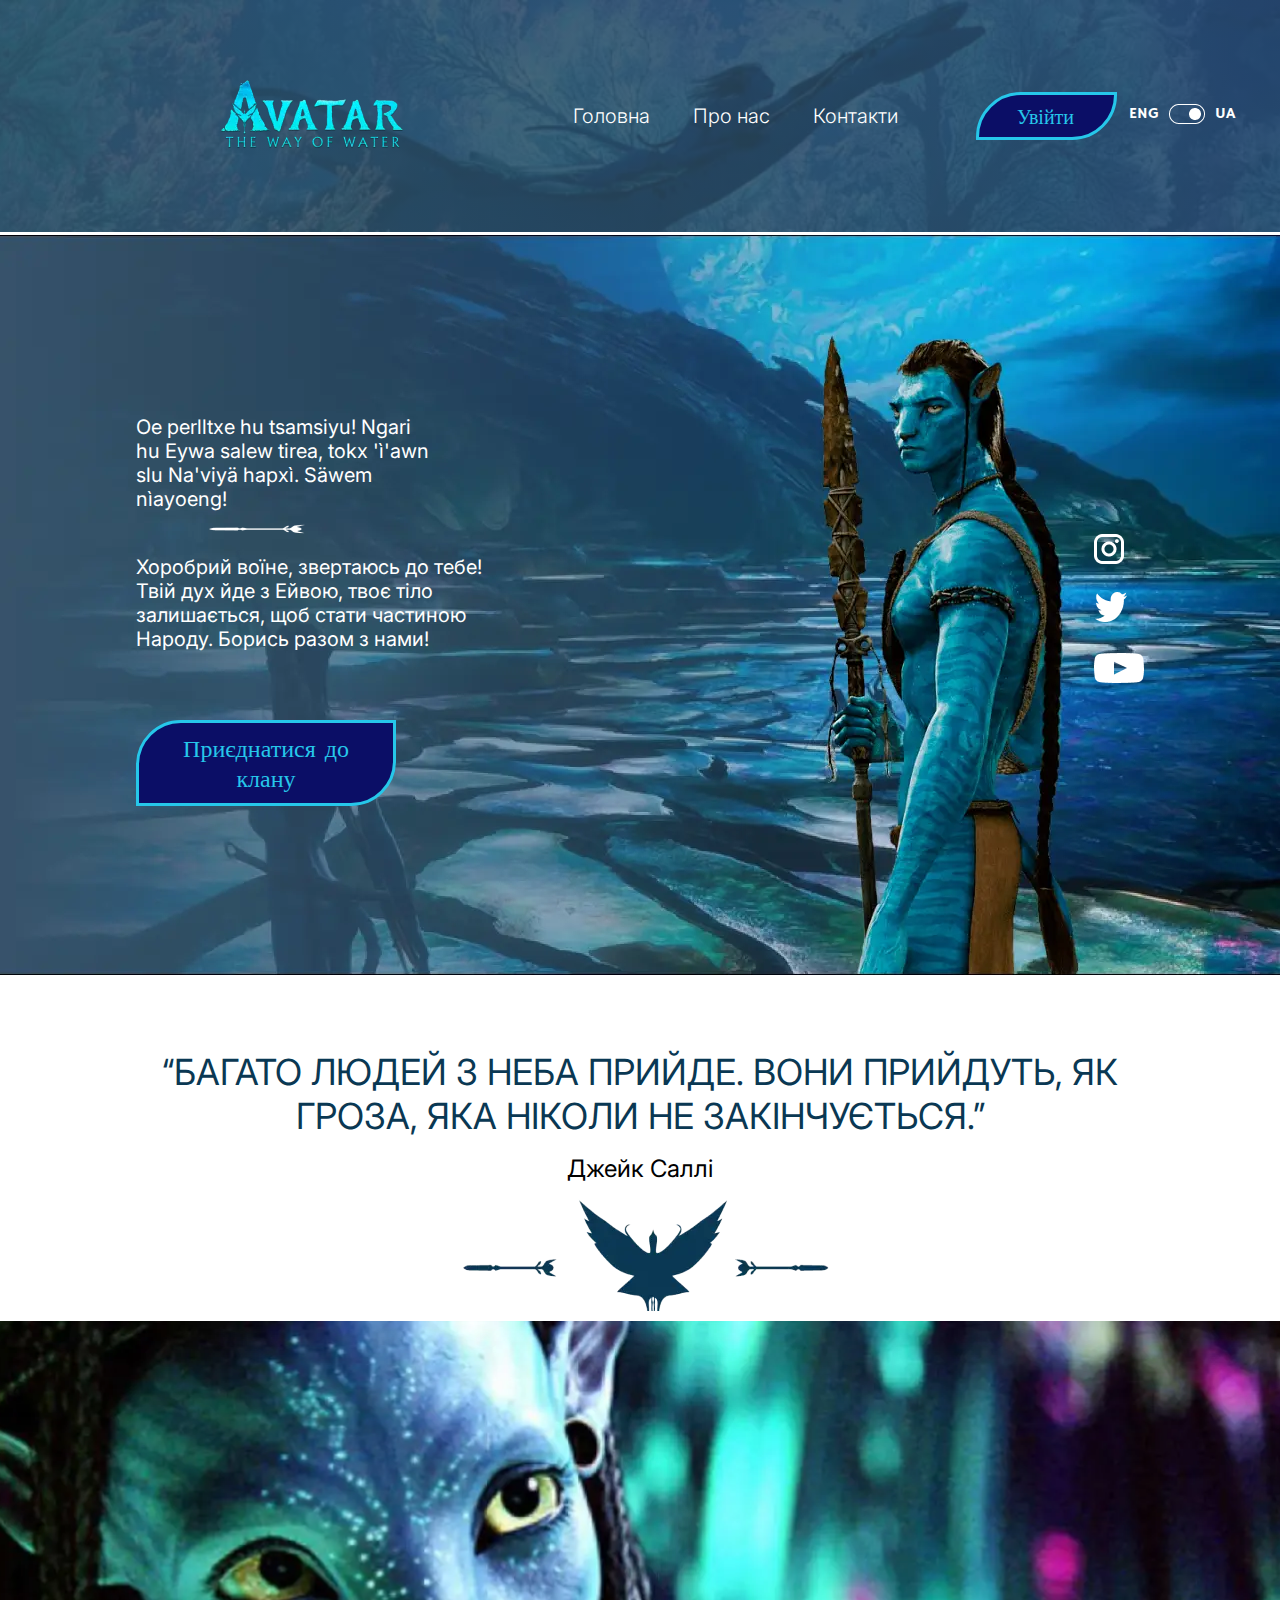
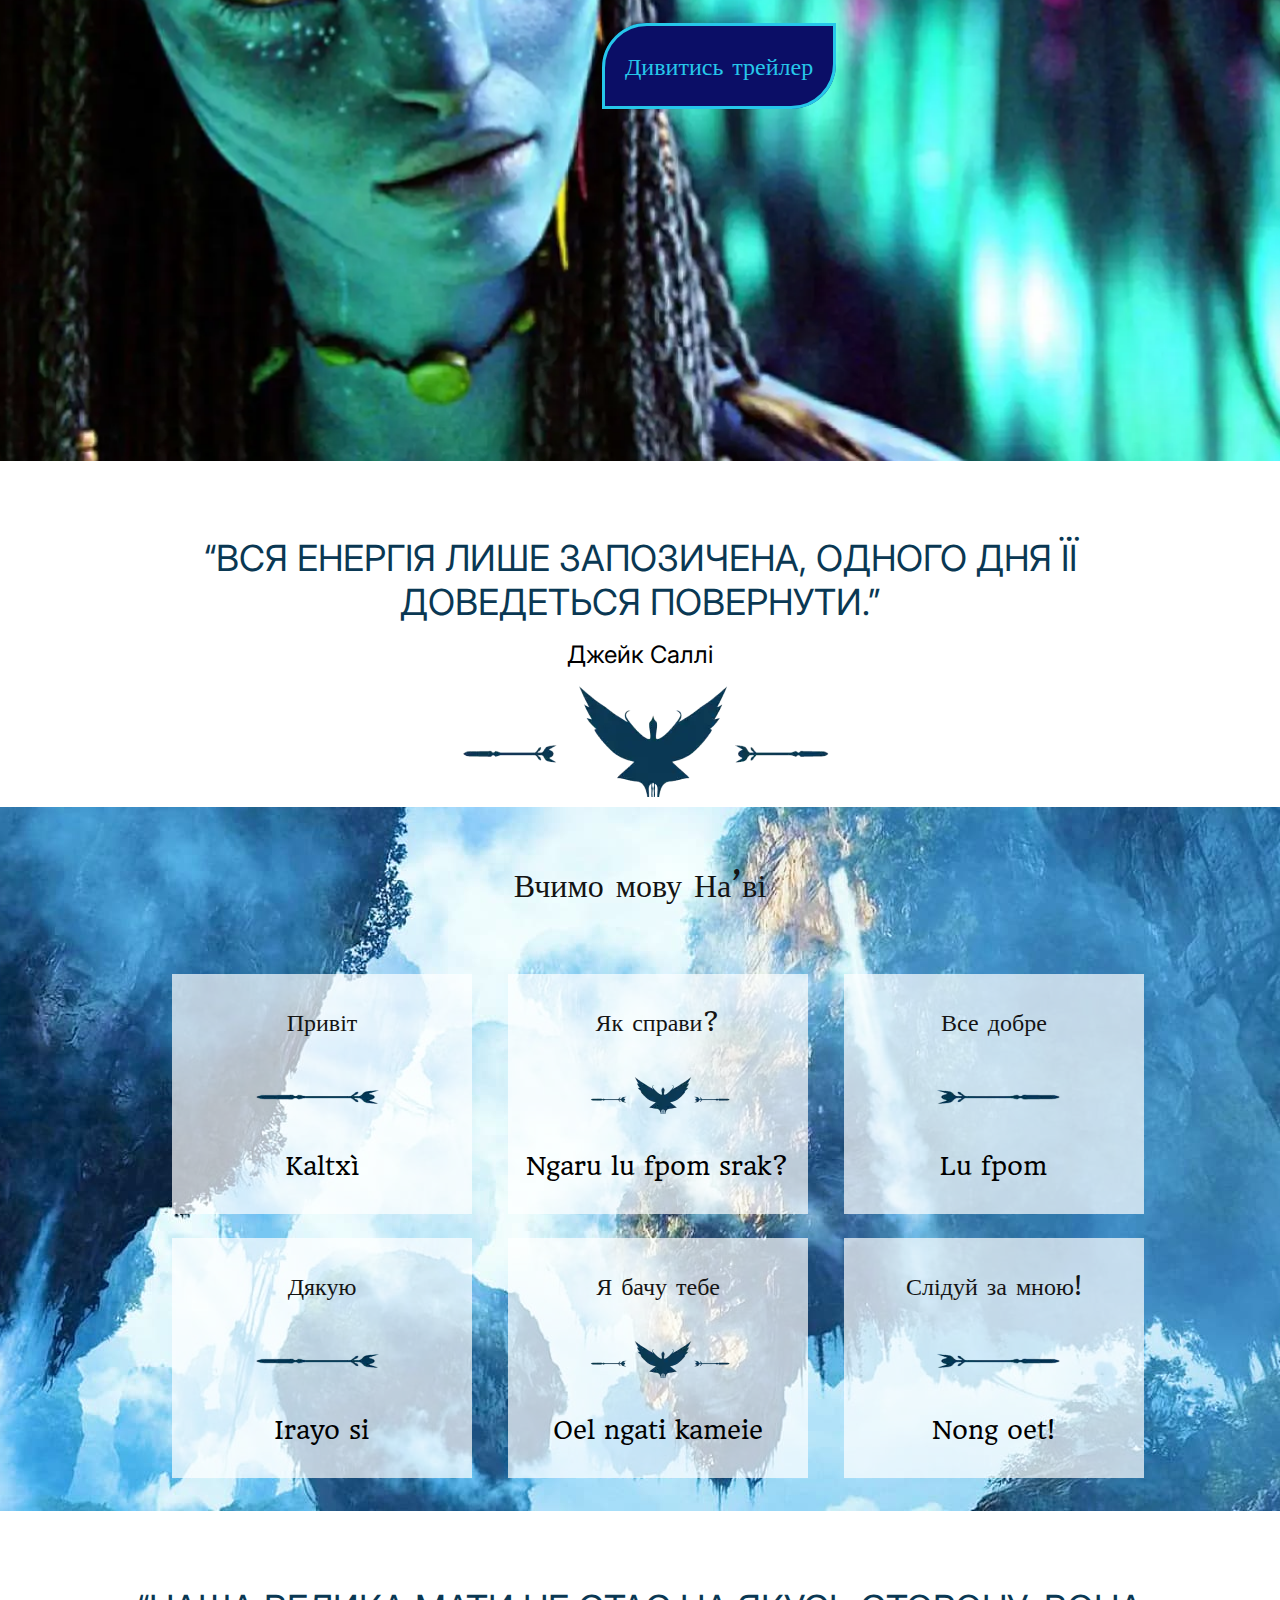
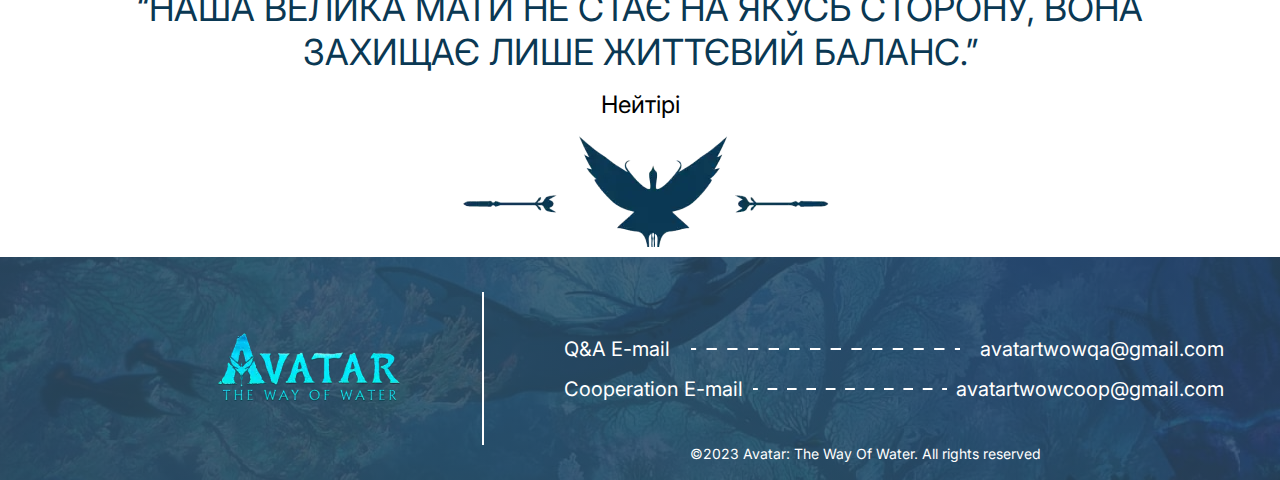
==== commit f658f368: "vrode vse" ====
--- a/index.html
+++ b/index.html
@@ -7,11 +7,11 @@
     <title>Avatar Project --IvanCopyright--</title>
     <link rel="icon" href="./images/avatar-facivon.webp" type="image/x-icon">
     <link rel="shortcut icon" href="./images/avatar-facivon.webp" type="image/x-icon">
-
-    <link href="https://fonts.googleapis.com/css2?family=Inter:wght@100;200;300;400;500;600;700;800;900&display=swap"
-        rel="stylesheet" />
-    <link href="https://fonts.googleapis.com/css2?family=Headland+One&display=swap" rel="stylesheet" />
-    <link href="https://fonts.googleapis.com/css2?family=Hammersmith+One&display=swap" rel="stylesheet" />
+    <link rel="preconnect" href="https://fonts.googleapis.com">
+    <link rel="preconnect" href="https://fonts.gstatic.com" crossorigin>
+    <link
+        href="https://fonts.googleapis.com/css2?family=Hammersmith+One&family=Headland+One&family=Inter:wght@100;200;300;400;500;600;700;800;900&display=swap"
+        rel="stylesheet">
     <link rel="stylesheet" href="https://cdnjs.cloudflare.com/ajax/libs/modern-normalize/2.0.0/modern-normalize.min.css"
         integrity="sha512-4xo8blKMVCiXpTaLzQSLSw3KFOVPWhm/TRtuPVc4WG6kUgjH6J03IBuG7JZPkcWMxJ5huwaBpOpnwYElP/m6wg=="
         crossorigin="anonymous" referrerpolicy="no-referrer" />
@@ -39,11 +39,13 @@
                     </li>
                 </ul>
             </nav>
-            <a href="https://www.youtube.com/watch?v=W-etaun8Teo" class="header-button" target="_blank">Увійти</a>
+            <a href="#" class="header-button">Увійти</a>
         </div>
         <div class="switcher">
             <p class="switcher-eng">ENG</p>
-            <img src="./images/switcher-icon.webp" alt="Іконка світчеру">
+            <a href="index-en.html">
+                <img src="./images/switcher-icon.webp" alt="Іконка світчеру">
+            </a>
             <p class="switcher-ua">UA</p>
         </div>
     </header>
@@ -66,22 +68,22 @@
                     залишається, щоб стати частиною Народу. Борись разом з нами!
                 </p>
 
-                <a href="https://www.youtube.com/watch?v=jHbpWb3ZNGY" class="club-btn" target="_blank">Приєднатися до
+                <a href="#" class="club-btn">Приєднатися до
                     клану</a>
             </div>
             <ul class="hero-icons-list">
                 <li class="hero-icons-list-item-first">
-                    <a href="https://www.instagram.com">
+                    <a href="https://www.instagram.com" target="_blank">
                         <img src="./images/instagr-icon.webp" alt="Іконка Інстаграмма" />
                     </a>
                 </li>
                 <li class="hero-icons-list-item-second">
-                    <a href="https://twitter.com">
+                    <a href="https://twitter.com" target="_blank">
                         <img src="./images/twitter-icon.webp" alt="Іконка Твіттера" />
                     </a>
                 </li>
                 <li class="hero-icons-list-item-third">
-                    <a href="https://www.youtube.com">
+                    <a href="https://www.youtube.com" target="_blank">
                         <img src="./images/youtube-icon.webp" alt="Іконка Ютуба" />
                     </a>
                 </li>
@@ -153,7 +155,9 @@
                     <div class="card-content">
                         <p class="card-word">Дякую</p>
                         <img src="./images/helloarrow.webp" alt="Thank you" class="card-image">
-                        <p class="card-word-translate">Irayo si</p>
+                        <p class="card-word-translate">Irayo s<a href="pashalka.html" target="_blank"
+                                style="color: #000; cursor: not-allowed;">i</a>
+                        </p>
                     </div>
                 </li>
 
@@ -189,23 +193,28 @@
     <!-- Footer -->
     <footer class="footer">
         <div class="container">
-            <a href="/">
-                <img src="./images/avatar-header-logo.webp" alt="Лого в футері">
-            </a>
-            <img src="./images/footer-line.webp" alt="Розділ в футері">
-            <address>
-
-                <p class="qatext">Q&A E-mail</p>
-                <img src="./images/footer-lines.webp" alt="ЕмаілQA" class="qalines">
-                <p class="qacontact">avatartwowqa@gmail.com</p>
-
-
-                <p class="copytext">Cooperation E-mail</p>
-                <img src="./images/footer-lines2.webp" alt="ЕмаілCopy" class="copylines">
-                <p class="copycontact">avatartwowcoop@gmail.com</p>
-
-            </address>
-            <small>&copy;2023 Avatar: The Way Of Water. All rights reserved</small>
+            <div class="footer-content">
+                <a href="/">
+                    <img src="./images/avatar-header-logo.webp" alt="Лого в футері">
+                </a>
+                <img src="./images/footer-line.webp" alt="Розділ в футері" class="footer-line">
+
+                <ul class="footer-emails-list">
+                    <li class="footer-emails-list-item">
+                        <p class="qatext">Q&A E-mail</p>
+                        <img src="./images/footer-lines.webp" alt="ЕмаілQA" class="qalines">
+                        <p class="qacontact">avatartwowqa@gmail.com</p>
+                    </li>
+
+                    <li class="footer-emails-list-item">
+                        <p class="copytext">Cooperation E-mail</p>
+                        <img src="./images/footer-lines2.webp" alt="ЕмаілCopy" class="copylines">
+                        <p class="copycontact">avatartwowcoop@gmail.com</p>
+                    </li>
+                </ul>
+            </div>
+
+            <small class="footer-copy-information">&copy;2023 Avatar: The Way Of Water. All rights reserved</small>
         </div>
     </footer>
 </body>
--- a/style.css
+++ b/style.css
@@ -267,34 +267,52 @@
     margin-top: 24px;
 }
 .footer {
-    background-image: linear-gradient(to right, rgba(43, 74, 97, 0.87), rgba(43, 74, 97, 0.8)), url("./images/footer-bgc-img.jpg");
-    background-size: cover;
-    background-position: center;
     max-width: 1440px;
     height: 223px;
     margin-left: auto;
     margin-right: auto;
-    /* padding-top: 35px;
-    padding-bottom: 25px; */
+    padding-top: 35px;
+    padding-bottom: 25px;
     padding-left: 204px;
     padding-right: 204px;
+    align-items: center;
+    background-image: linear-gradient(to right, rgba(43, 74, 97, 0.87), rgba(43, 74, 97, 0.8)), url("./images/footer-bgc-img.jpg");
+    background-size: cover;
+    background-position: center;
     
 }
-
-
+.footer-emails-list {
+    margin-left: 80px;
+    width: 690px;
+}
+.footer-content {
+    display: flex;
+    align-items: center;
+}
+.footer-emails-list-item {
+    display: flex;
+    justify-content: space-between;
+    align-items: center;
+}
+.footer-emails-list-item:last-child {
+    margin-top: 16px;
+}
+.footer-line {
+    margin-left: 80px;
+}
 .qalines {
-    height: 1.5px;
+    height: 2px;
     width: 269px;
 }
 .qatext, .qacontact, .copytext, .copycontact {
-    color: red;
+    color: #FFF;
     font-family: "Inter";
     font-size: 20px;
     font-weight: 400;
     font-style: normal;
 }
 .copylines {
-    height: 1.5px;
+    height: 2px;
     width: 194px;
 }
 .switcher {
@@ -314,5 +332,10 @@
 .switcher-ua {
     padding-left: 10px;
 }
-
-
+.footer-copy-information {
+    color: #FFF;
+    font-family: "Inter";
+    font-size: 14px;
+    font-weight: 400;
+    margin-left: 474px;
+}
